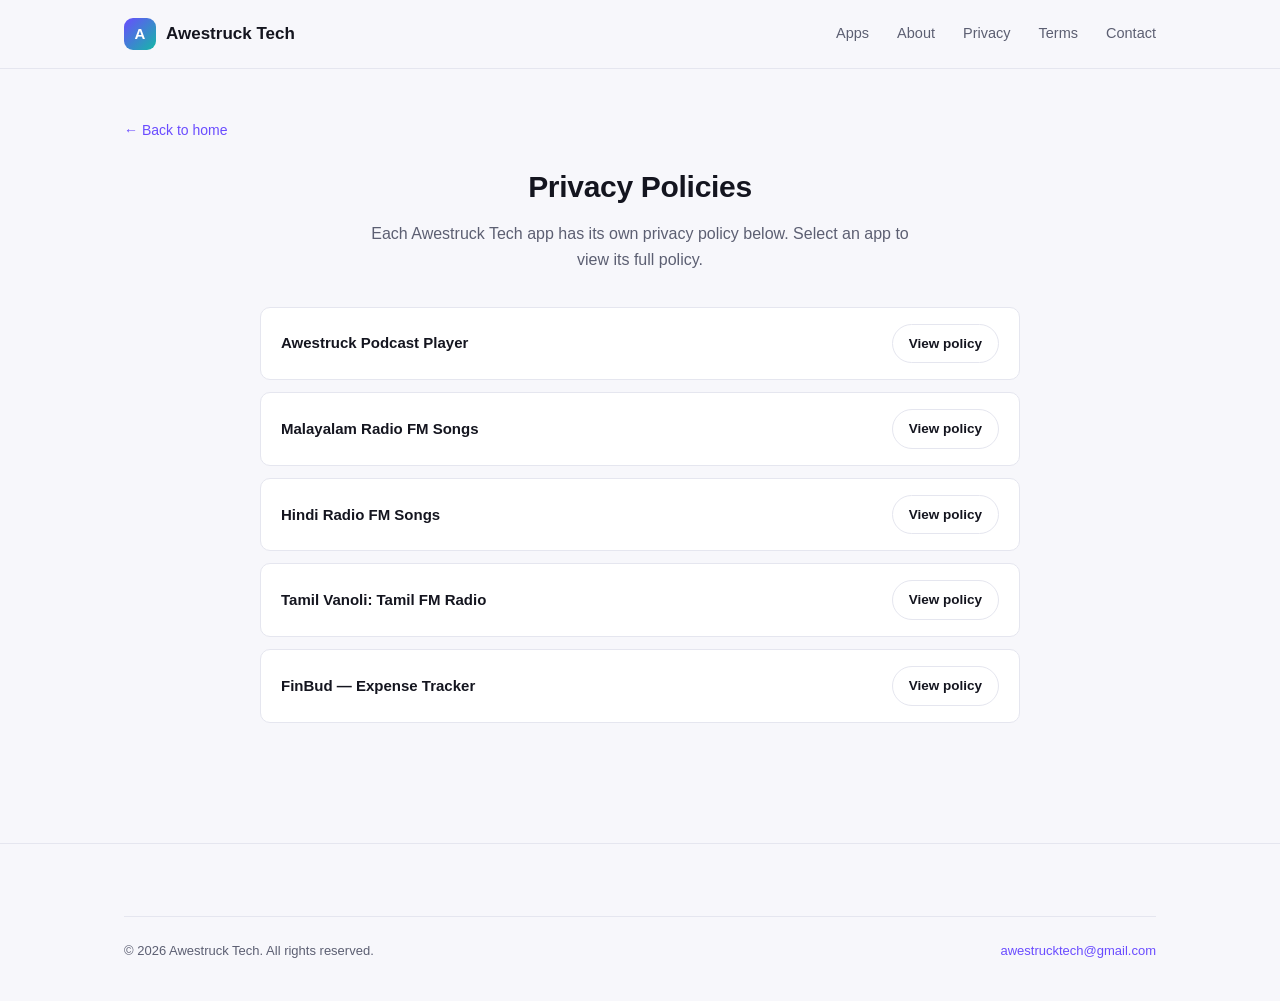
==== privacy/index.html @ bb1cc68c "Add Awestruck Tech portfolio site Static GitHub Pages site listing our 5 Android apps, per-app priva" ====
<!DOCTYPE html>
<html lang="en">
<head>
<meta charset="UTF-8">
<meta name="viewport" content="width=device-width, initial-scale=1.0">
<title>Privacy Policies — Awestruck Tech</title>
<meta name="description" content="Privacy policies for all Awestruck Tech Android apps: Podcast Player, Malayalam Radio FM, Hindi Radio FM, Tamil Vanoli, and FinBud.">
<link rel="canonical" href="https://awestrucktech.github.io/privacy/">
<link rel="icon" type="image/svg+xml" href="/assets/img/favicon.svg">
<link rel="stylesheet" href="/assets/css/style.css">
</head>
<body>

<header class="site-header">
  <div class="wrap">
    <a href="/" class="brand">
      <span class="brand-mark">A</span>
      Awestruck Tech
    </a>
    <button class="nav-toggle" aria-label="Toggle menu">☰</button>
    <nav class="site-nav">
      <a href="/#apps">Apps</a>
      <a href="/#about">About</a>
      <a href="/privacy/">Privacy</a>
      <a href="/terms/">Terms</a>
      <a href="/#contact">Contact</a>
    </nav>
  </div>
</header>

<main>
  <section class="prose-wrap">
    <div class="wrap">
      <a href="/" class="back-link">← Back to home</a>
      <div class="section-head" style="margin-bottom:34px">
        <h2>Privacy Policies</h2>
        <p>Each Awestruck Tech app has its own privacy policy below. Select an app to view its full policy.</p>
      </div>
      <div class="policy-list">
        <div class="policy-row">
          <span>Awestruck Podcast Player</span>
          <a class="btn btn-outline btn-sm" href="/privacy/podcast-player.html">View policy</a>
        </div>
        <div class="policy-row">
          <span>Malayalam Radio FM Songs</span>
          <a class="btn btn-outline btn-sm" href="/privacy/malayalam-radio.html">View policy</a>
        </div>
        <div class="policy-row">
          <span>Hindi Radio FM Songs</span>
          <a class="btn btn-outline btn-sm" href="/privacy/hindi-radio.html">View policy</a>
        </div>
        <div class="policy-row">
          <span>Tamil Vanoli: Tamil FM Radio</span>
          <a class="btn btn-outline btn-sm" href="/privacy/tamil-radio.html">View policy</a>
        </div>
        <div class="policy-row">
          <span>FinBud — Expense Tracker</span>
          <a class="btn btn-outline btn-sm" href="/privacy/finbud.html">View policy</a>
        </div>
      </div>
    </div>
  </section>
</main>

<footer class="site-footer">
  <div class="wrap">
    <div class="footer-bottom">
      <span>© <span data-year>2026</span> Awestruck Tech. All rights reserved.</span>
      <a href="mailto:awestrucktech@gmail.com">awestrucktech@gmail.com</a>
    </div>
  </div>
</footer>

<script src="/assets/js/main.js"></script>
</body>
</html>
---- assets/css/style.css ----
/* Awestruck Tech — site-wide styles */

:root {
  --bg: #f7f7fb;
  --surface: #ffffff;
  --border: #e5e6ef;
  --text: #14151f;
  --text-muted: #5c5f72;
  --accent: #6a4cff;
  --accent-2: #14b8a6;
  --accent-gradient: linear-gradient(135deg, #6a4cff 0%, #14b8a6 100%);
  --radius: 16px;
  --radius-sm: 10px;
  --max-width: 1080px;
  --shadow: 0 1px 2px rgba(20, 21, 31, 0.04), 0 8px 24px rgba(20, 21, 31, 0.06);
}

@media (prefers-color-scheme: dark) {
  :root {
    --bg: #0e0f16;
    --surface: #161824;
    --border: #262a3b;
    --text: #edeef5;
    --text-muted: #a2a6ba;
    --shadow: 0 1px 2px rgba(0, 0, 0, 0.2), 0 8px 24px rgba(0, 0, 0, 0.35);
  }
}

* { box-sizing: border-box; }

html { scroll-behavior: smooth; }

body {
  margin: 0;
  background: var(--bg);
  color: var(--text);
  font-family: -apple-system, BlinkMacSystemFont, "Segoe UI", Roboto, Helvetica, Arial, sans-serif;
  line-height: 1.6;
  -webkit-font-smoothing: antialiased;
}

a { color: var(--accent); text-decoration: none; }
a:hover { text-decoration: underline; }

img, svg { display: block; max-width: 100%; }

.wrap {
  max-width: var(--max-width);
  margin: 0 auto;
  padding: 0 24px;
}

/* Header */
.site-header {
  position: sticky;
  top: 0;
  z-index: 20;
  background: color-mix(in srgb, var(--bg) 85%, transparent);
  backdrop-filter: blur(10px);
  border-bottom: 1px solid var(--border);
}

.site-header .wrap {
  display: flex;
  align-items: center;
  justify-content: space-between;
  height: 68px;
}

.brand {
  display: flex;
  align-items: center;
  gap: 10px;
  font-weight: 700;
  font-size: 17px;
  color: var(--text);
}

.brand:hover { text-decoration: none; }

.brand-mark {
  width: 32px;
  height: 32px;
  border-radius: 9px;
  background: var(--accent-gradient);
  display: flex;
  align-items: center;
  justify-content: center;
  color: #fff;
  font-weight: 800;
  font-size: 15px;
  flex-shrink: 0;
}

nav.site-nav {
  display: flex;
  align-items: center;
  gap: 28px;
}

nav.site-nav a {
  color: var(--text-muted);
  font-weight: 500;
  font-size: 14.5px;
}

nav.site-nav a:hover { color: var(--text); text-decoration: none; }

.nav-toggle {
  display: none;
  background: none;
  border: 1px solid var(--border);
  border-radius: var(--radius-sm);
  width: 40px;
  height: 40px;
  color: var(--text);
  font-size: 18px;
  cursor: pointer;
}

@media (max-width: 680px) {
  nav.site-nav {
    position: absolute;
    top: 68px;
    left: 0;
    right: 0;
    background: var(--surface);
    border-bottom: 1px solid var(--border);
    flex-direction: column;
    align-items: flex-start;
    gap: 4px;
    padding: 12px 24px 20px;
    display: none;
  }
  nav.site-nav.open { display: flex; }
  nav.site-nav a { padding: 10px 0; width: 100%; }
  .nav-toggle { display: block; }
}

/* Hero */
.hero {
  padding: 76px 0 56px;
  text-align: center;
}

.eyebrow {
  display: inline-block;
  font-size: 12.5px;
  font-weight: 700;
  letter-spacing: 0.08em;
  text-transform: uppercase;
  color: var(--accent);
  background: color-mix(in srgb, var(--accent) 12%, transparent);
  padding: 6px 14px;
  border-radius: 999px;
  margin-bottom: 22px;
}

.hero h1 {
  font-size: clamp(32px, 5vw, 48px);
  line-height: 1.15;
  margin: 0 0 18px;
  letter-spacing: -0.02em;
}

.hero p.lead {
  font-size: 18px;
  color: var(--text-muted);
  max-width: 620px;
  margin: 0 auto 30px;
}

.hero-actions {
  display: flex;
  gap: 12px;
  justify-content: center;
  flex-wrap: wrap;
}

/* Buttons */
.btn {
  display: inline-flex;
  align-items: center;
  gap: 8px;
  padding: 11px 20px;
  border-radius: 999px;
  font-weight: 600;
  font-size: 14.5px;
  border: 1px solid transparent;
  cursor: pointer;
}

.btn:hover { text-decoration: none; }

.btn-primary {
  background: var(--accent-gradient);
  color: #fff;
}
.btn-primary:hover { opacity: 0.92; }

.btn-outline {
  background: transparent;
  border-color: var(--border);
  color: var(--text);
}
.btn-outline:hover { border-color: var(--accent); color: var(--accent); }

.btn-sm { padding: 8px 16px; font-size: 13.5px; }
.btn-block { width: 100%; justify-content: center; }

/* Sections */
section { padding: 64px 0; }

.section-head { text-align: center; margin-bottom: 44px; }
.section-head h2 { font-size: 30px; margin: 0 0 10px; letter-spacing: -0.01em; }
.section-head p { color: var(--text-muted); max-width: 560px; margin: 0 auto; }

/* App grid */
.app-grid {
  display: grid;
  grid-template-columns: repeat(auto-fit, minmax(270px, 1fr));
  gap: 22px;
}

.app-card {
  background: var(--surface);
  border: 1px solid var(--border);
  border-radius: var(--radius);
  padding: 26px;
  display: flex;
  flex-direction: column;
  box-shadow: var(--shadow);
  transition: transform 0.15s ease, border-color 0.15s ease;
}

.app-card:hover { transform: translateY(-3px); border-color: color-mix(in srgb, var(--accent) 40%, var(--border)); }

.app-icon {
  width: 56px;
  height: 56px;
  border-radius: 16px;
  display: flex;
  align-items: center;
  justify-content: center;
  font-size: 26px;
  margin-bottom: 18px;
  color: #fff;
}

.app-card h3 { margin: 0 0 6px; font-size: 18.5px; }

.app-tagline {
  color: var(--text-muted);
  font-size: 14px;
  margin: 0 0 14px;
  flex-grow: 1;
}

.app-tags {
  display: flex;
  flex-wrap: wrap;
  gap: 6px;
  margin-bottom: 18px;
}

.tag {
  font-size: 11.5px;
  font-weight: 600;
  color: var(--text-muted);
  background: color-mix(in srgb, var(--text) 6%, transparent);
  border-radius: 999px;
  padding: 4px 10px;
}

.app-card-actions {
  display: flex;
  gap: 10px;
  align-items: center;
  flex-wrap: wrap;
}

.app-card-actions .btn { flex: 1; }

.link-muted {
  color: var(--text-muted);
  font-size: 13.5px;
  font-weight: 500;
}

/* About / feature blocks */
.feature-grid {
  display: grid;
  grid-template-columns: repeat(auto-fit, minmax(220px, 1fr));
  gap: 24px;
  margin-top: 12px;
}

.feature {
  padding: 4px;
}

.feature .icon {
  width: 40px;
  height: 40px;
  border-radius: 10px;
  background: color-mix(in srgb, var(--accent) 12%, transparent);
  color: var(--accent);
  display: flex;
  align-items: center;
  justify-content: center;
  font-size: 18px;
  margin-bottom: 12px;
}

.feature h4 { margin: 0 0 6px; font-size: 15.5px; }
.feature p { margin: 0; color: var(--text-muted); font-size: 14px; }

/* CTA / contact */
.cta {
  background: var(--surface);
  border: 1px solid var(--border);
  border-radius: var(--radius);
  padding: 48px;
  text-align: center;
  box-shadow: var(--shadow);
}

.cta h2 { margin: 0 0 10px; font-size: 26px; }
.cta p { color: var(--text-muted); margin: 0 0 24px; }

/* Prose (privacy / terms pages) */
.prose-wrap { padding: 48px 0 80px; }

.prose {
  max-width: 760px;
  margin: 0 auto;
  background: var(--surface);
  border: 1px solid var(--border);
  border-radius: var(--radius);
  padding: 44px;
  box-shadow: var(--shadow);
}

@media (max-width: 600px) {
  .prose { padding: 28px 20px; }
}

.prose .meta {
  color: var(--text-muted);
  font-size: 13.5px;
  margin-bottom: 8px;
}

.prose h1 { font-size: 28px; margin: 0 0 6px; letter-spacing: -0.01em; }
.prose h2 { font-size: 19px; margin: 34px 0 12px; }
.prose h3 { font-size: 15.5px; margin: 22px 0 8px; }
.prose p { margin: 0 0 14px; color: var(--text); }
.prose ul { margin: 0 0 14px; padding-left: 22px; }
.prose li { margin-bottom: 6px; }
.prose a { word-break: break-word; }
.prose hr { border: none; border-top: 1px solid var(--border); margin: 30px 0; }
.prose table { width: 100%; border-collapse: collapse; margin: 0 0 16px; font-size: 14px; }
.prose th, .prose td { text-align: left; padding: 8px 10px; border-bottom: 1px solid var(--border); vertical-align: top; }
.prose th { color: var(--text-muted); font-weight: 600; }

.back-link { display: inline-block; margin-bottom: 22px; font-size: 14px; font-weight: 500; }

/* Privacy index list */
.policy-list {
  max-width: 760px;
  margin: 0 auto;
  display: grid;
  gap: 12px;
}

.policy-row {
  display: flex;
  align-items: center;
  justify-content: space-between;
  gap: 16px;
  background: var(--surface);
  border: 1px solid var(--border);
  border-radius: var(--radius-sm);
  padding: 16px 20px;
}

.policy-row span { font-weight: 600; font-size: 15px; }

/* Footer */
footer.site-footer {
  border-top: 1px solid var(--border);
  padding: 40px 0;
  margin-top: 40px;
}

.footer-grid {
  display: flex;
  justify-content: space-between;
  flex-wrap: wrap;
  gap: 32px;
}

.footer-col h5 {
  font-size: 12.5px;
  text-transform: uppercase;
  letter-spacing: 0.06em;
  color: var(--text-muted);
  margin: 0 0 14px;
}

.footer-col a {
  display: block;
  color: var(--text-muted);
  font-size: 14px;
  margin-bottom: 9px;
}

.footer-col a:hover { color: var(--text); }

.footer-bottom {
  margin-top: 32px;
  padding-top: 24px;
  border-top: 1px solid var(--border);
  color: var(--text-muted);
  font-size: 13px;
  display: flex;
  justify-content: space-between;
  flex-wrap: wrap;
  gap: 10px;
}

/* 404 */
.error-page {
  min-height: 60vh;
  display: flex;
  flex-direction: column;
  align-items: center;
  justify-content: center;
  text-align: center;
  padding: 60px 24px;
}

.error-page .code {
  font-size: 84px;
  font-weight: 800;
  background: var(--accent-gradient);
  -webkit-background-clip: text;
  background-clip: text;
  color: transparent;
  line-height: 1;
  margin-bottom: 10px;
}
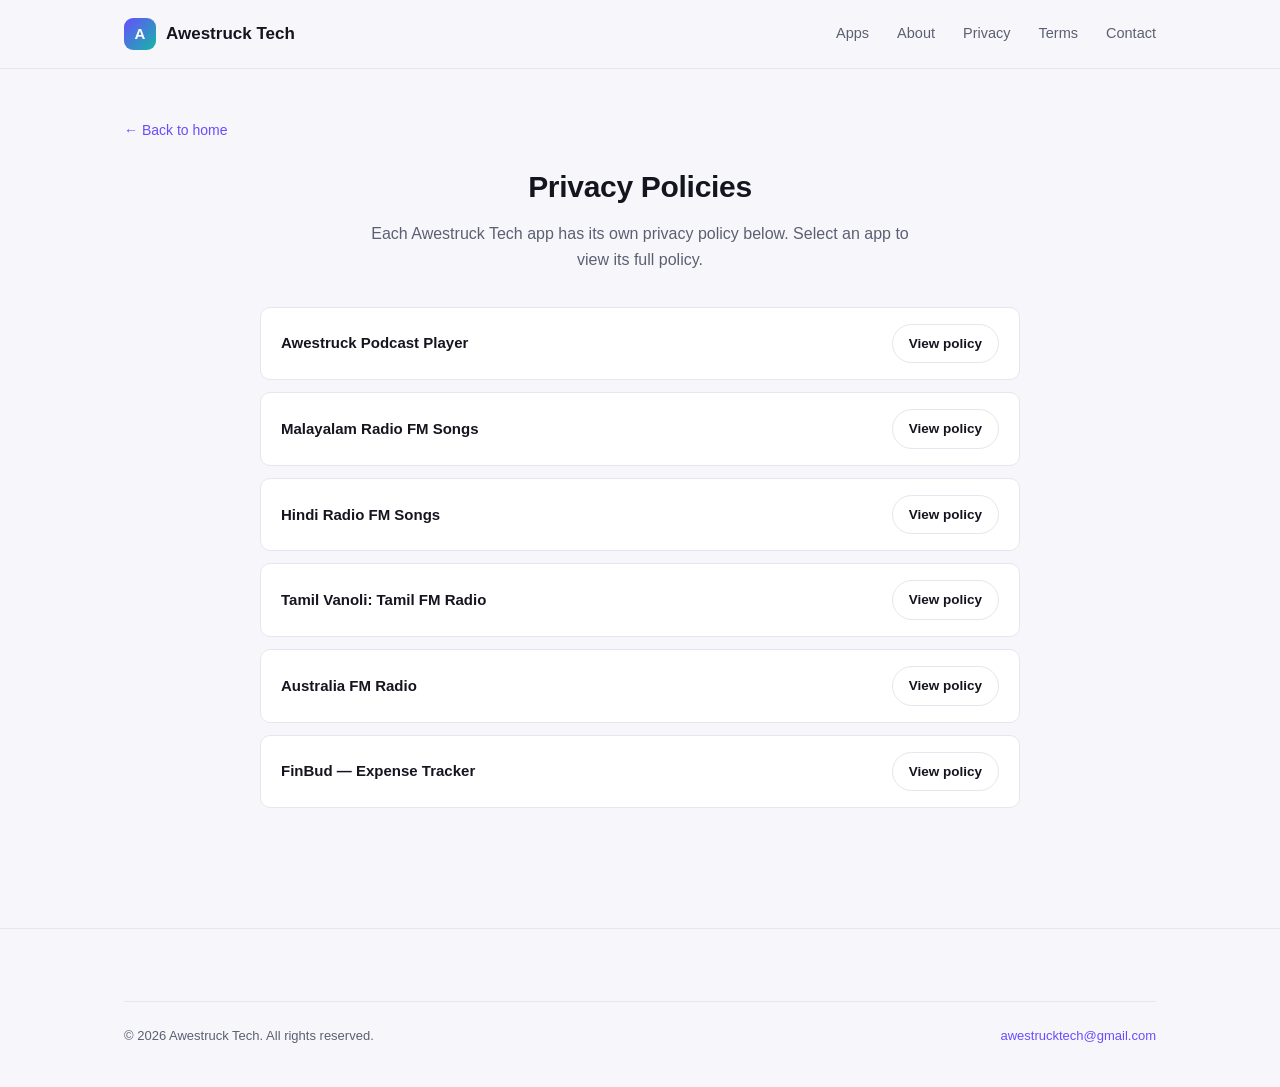
==== commit 996902e5: "Added australia radio" ====
--- a/privacy/index.html
+++ b/privacy/index.html
@@ -4,7 +4,7 @@
 <meta charset="UTF-8">
 <meta name="viewport" content="width=device-width, initial-scale=1.0">
 <title>Privacy Policies — Awestruck Tech</title>
-<meta name="description" content="Privacy policies for all Awestruck Tech Android apps: Podcast Player, Malayalam Radio FM, Hindi Radio FM, Tamil Vanoli, and FinBud.">
+<meta name="description" content="Privacy policies for all Awestruck Tech Android apps: Podcast Player, Malayalam Radio FM, Hindi Radio FM, Tamil Vanoli, Australia FM Radio, and FinBud.">
 <link rel="canonical" href="https://awestrucktech.github.io/privacy/">
 <link rel="icon" type="image/svg+xml" href="/assets/img/favicon.svg">
 <link rel="stylesheet" href="/assets/css/style.css">
@@ -54,6 +54,10 @@
           <a class="btn btn-outline btn-sm" href="/privacy/tamil-radio.html">View policy</a>
         </div>
         <div class="policy-row">
+          <span>Australia FM Radio</span>
+          <a class="btn btn-outline btn-sm" href="/privacy/australia-radio.html">View policy</a>
+        </div>
+        <div class="policy-row">
           <span>FinBud — Expense Tracker</span>
           <a class="btn btn-outline btn-sm" href="/privacy/finbud.html">View policy</a>
         </div>
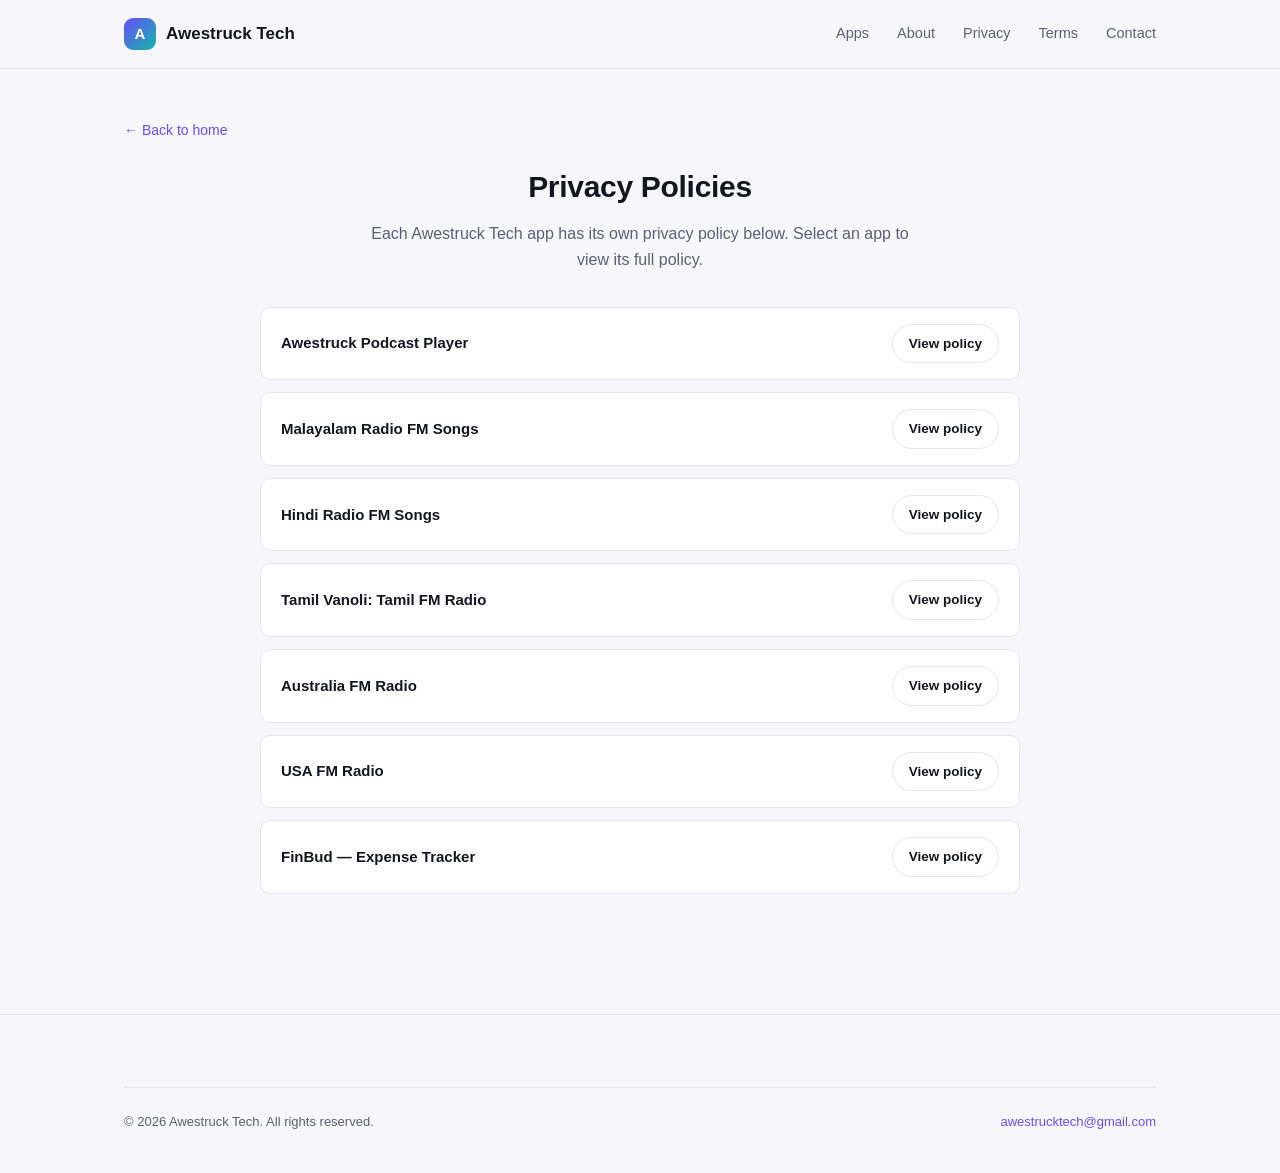
==== commit 5d311b5f: "usa radio added" ====
--- a/privacy/index.html
+++ b/privacy/index.html
@@ -4,7 +4,7 @@
 <meta charset="UTF-8">
 <meta name="viewport" content="width=device-width, initial-scale=1.0">
 <title>Privacy Policies — Awestruck Tech</title>
-<meta name="description" content="Privacy policies for all Awestruck Tech Android apps: Podcast Player, Malayalam Radio FM, Hindi Radio FM, Tamil Vanoli, Australia FM Radio, and FinBud.">
+<meta name="description" content="Privacy policies for all Awestruck Tech Android apps: Podcast Player, Malayalam Radio FM, Hindi Radio FM, Tamil Vanoli, Australia FM Radio, USA FM Radio, and FinBud.">
 <link rel="canonical" href="https://awestrucktech.github.io/privacy/">
 <link rel="icon" type="image/svg+xml" href="/assets/img/favicon.svg">
 <link rel="stylesheet" href="/assets/css/style.css">
@@ -58,6 +58,10 @@
           <a class="btn btn-outline btn-sm" href="/privacy/australia-radio.html">View policy</a>
         </div>
         <div class="policy-row">
+          <span>USA FM Radio</span>
+          <a class="btn btn-outline btn-sm" href="/privacy/usa-radio.html">View policy</a>
+        </div>
+        <div class="policy-row">
           <span>FinBud — Expense Tracker</span>
           <a class="btn btn-outline btn-sm" href="/privacy/finbud.html">View policy</a>
         </div>
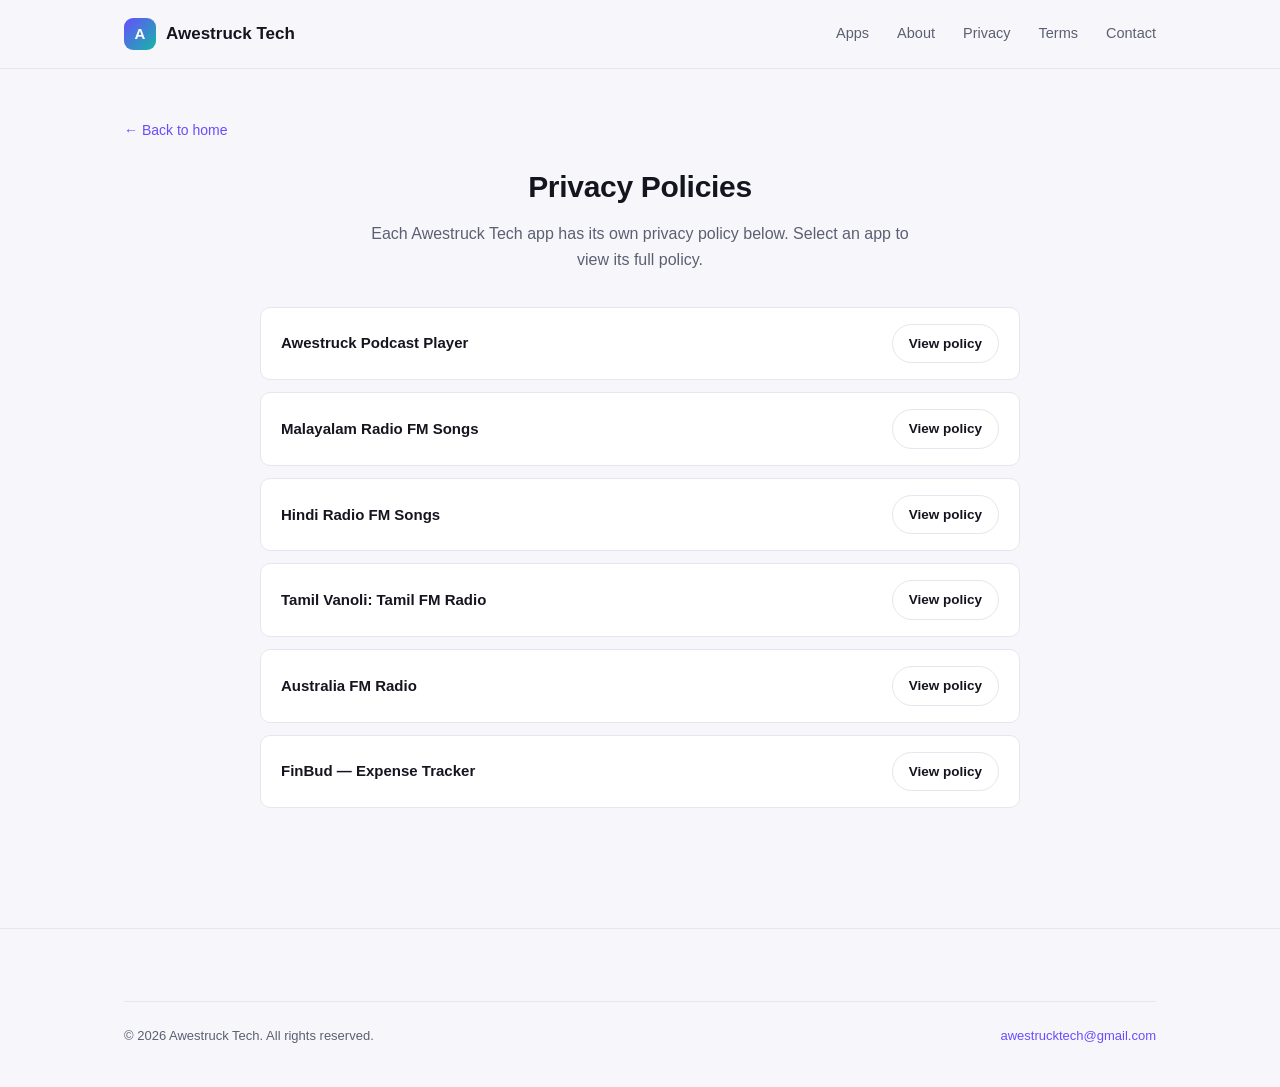
==== commit b4d7dc22: "Add Australia FM Radio to the portfolio site Lists the app, links its privacy policy, and updates th" ====
--- a/privacy/index.html
+++ b/privacy/index.html
@@ -4,7 +4,7 @@
 <meta charset="UTF-8">
 <meta name="viewport" content="width=device-width, initial-scale=1.0">
 <title>Privacy Policies — Awestruck Tech</title>
-<meta name="description" content="Privacy policies for all Awestruck Tech Android apps: Podcast Player, Malayalam Radio FM, Hindi Radio FM, Tamil Vanoli, Australia FM Radio, USA FM Radio, and FinBud.">
+<meta name="description" content="Privacy policies for all Awestruck Tech Android apps: Podcast Player, Malayalam Radio FM, Hindi Radio FM, Tamil Vanoli, Australia FM Radio, and FinBud.">
 <link rel="canonical" href="https://awestrucktech.github.io/privacy/">
 <link rel="icon" type="image/svg+xml" href="/assets/img/favicon.svg">
 <link rel="stylesheet" href="/assets/css/style.css">
@@ -58,10 +58,6 @@
           <a class="btn btn-outline btn-sm" href="/privacy/australia-radio.html">View policy</a>
         </div>
         <div class="policy-row">
-          <span>USA FM Radio</span>
-          <a class="btn btn-outline btn-sm" href="/privacy/usa-radio.html">View policy</a>
-        </div>
-        <div class="policy-row">
           <span>FinBud — Expense Tracker</span>
           <a class="btn btn-outline btn-sm" href="/privacy/finbud.html">View policy</a>
         </div>
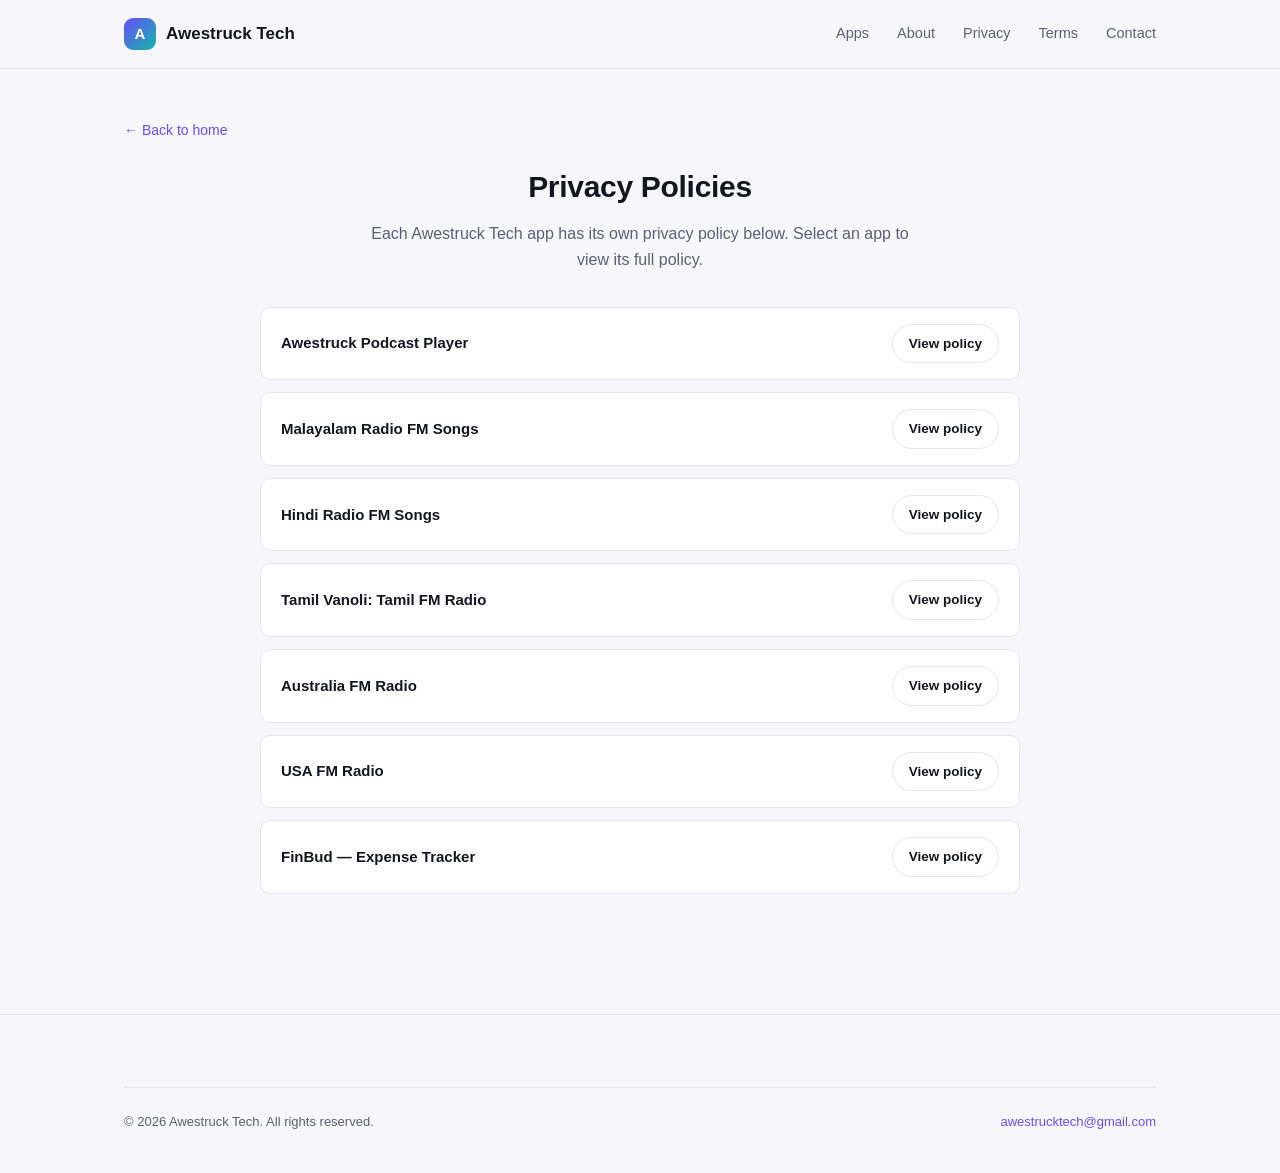
==== commit 17d535e3: "Add USA FM Radio app page and privacy policy Lists the app on the portfolio site and links its priva" ====
--- a/privacy/index.html
+++ b/privacy/index.html
@@ -4,7 +4,7 @@
 <meta charset="UTF-8">
 <meta name="viewport" content="width=device-width, initial-scale=1.0">
 <title>Privacy Policies — Awestruck Tech</title>
-<meta name="description" content="Privacy policies for all Awestruck Tech Android apps: Podcast Player, Malayalam Radio FM, Hindi Radio FM, Tamil Vanoli, Australia FM Radio, and FinBud.">
+<meta name="description" content="Privacy policies for all Awestruck Tech Android apps: Podcast Player, Malayalam Radio FM, Hindi Radio FM, Tamil Vanoli, Australia FM Radio, USA FM Radio, and FinBud.">
 <link rel="canonical" href="https://awestrucktech.github.io/privacy/">
 <link rel="icon" type="image/svg+xml" href="/assets/img/favicon.svg">
 <link rel="stylesheet" href="/assets/css/style.css">
@@ -58,6 +58,10 @@
           <a class="btn btn-outline btn-sm" href="/privacy/australia-radio.html">View policy</a>
         </div>
         <div class="policy-row">
+          <span>USA FM Radio</span>
+          <a class="btn btn-outline btn-sm" href="/privacy/usa-radio.html">View policy</a>
+        </div>
+        <div class="policy-row">
           <span>FinBud — Expense Tracker</span>
           <a class="btn btn-outline btn-sm" href="/privacy/finbud.html">View policy</a>
         </div>
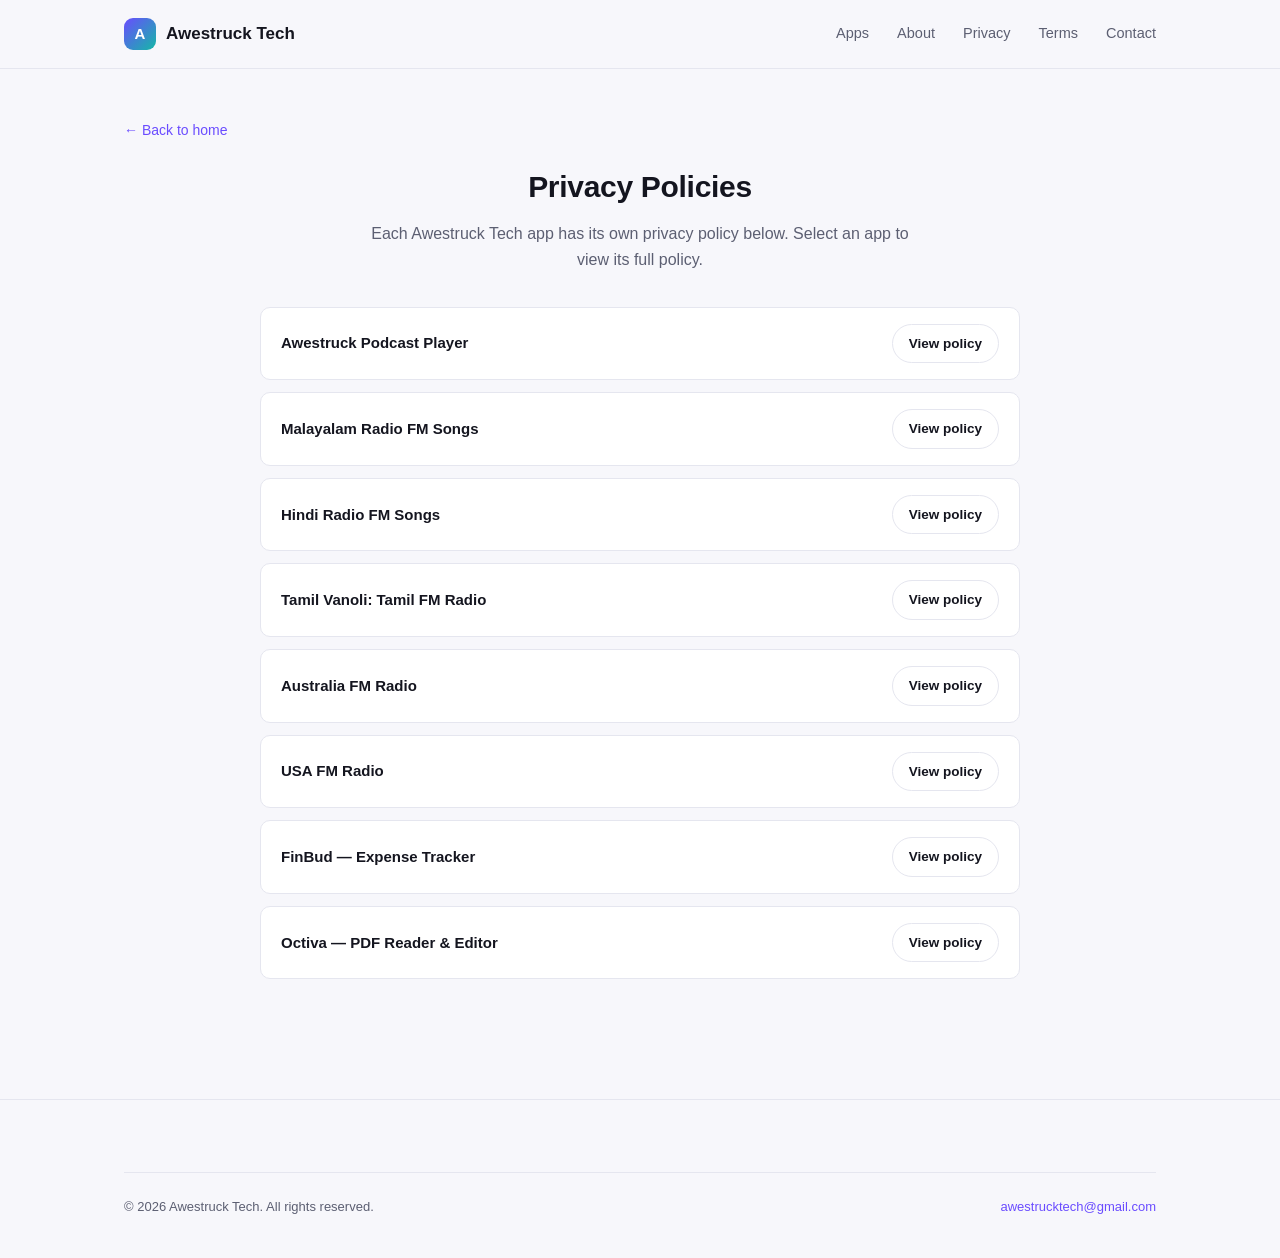
==== commit 87f3aec3: "add octiva" ====
--- a/privacy/index.html
+++ b/privacy/index.html
@@ -4,7 +4,7 @@
 <meta charset="UTF-8">
 <meta name="viewport" content="width=device-width, initial-scale=1.0">
 <title>Privacy Policies — Awestruck Tech</title>
-<meta name="description" content="Privacy policies for all Awestruck Tech Android apps: Podcast Player, Malayalam Radio FM, Hindi Radio FM, Tamil Vanoli, Australia FM Radio, USA FM Radio, and FinBud.">
+<meta name="description" content="Privacy policies for all Awestruck Tech Android apps: Podcast Player, Malayalam Radio FM, Hindi Radio FM, Tamil Vanoli, Australia FM Radio, USA FM Radio, FinBud, and Octiva.">
 <link rel="canonical" href="https://awestrucktech.github.io/privacy/">
 <link rel="icon" type="image/svg+xml" href="/assets/img/favicon.svg">
 <link rel="stylesheet" href="/assets/css/style.css">
@@ -65,6 +65,10 @@
           <span>FinBud — Expense Tracker</span>
           <a class="btn btn-outline btn-sm" href="/privacy/finbud.html">View policy</a>
         </div>
+        <div class="policy-row">
+          <span>Octiva — PDF Reader &amp; Editor</span>
+          <a class="btn btn-outline btn-sm" href="/privacy/octiva.html">View policy</a>
+        </div>
       </div>
     </div>
   </section>
--- a/assets/css/style.css
+++ b/assets/css/style.css
@@ -245,6 +245,13 @@
   font-size: 26px;
   margin-bottom: 18px;
   color: #fff;
+  overflow: hidden;
+}
+
+.app-icon img {
+  width: 100%;
+  height: 100%;
+  object-fit: cover;
 }
 
 .app-card h3 { margin: 0 0 6px; font-size: 18.5px; }
